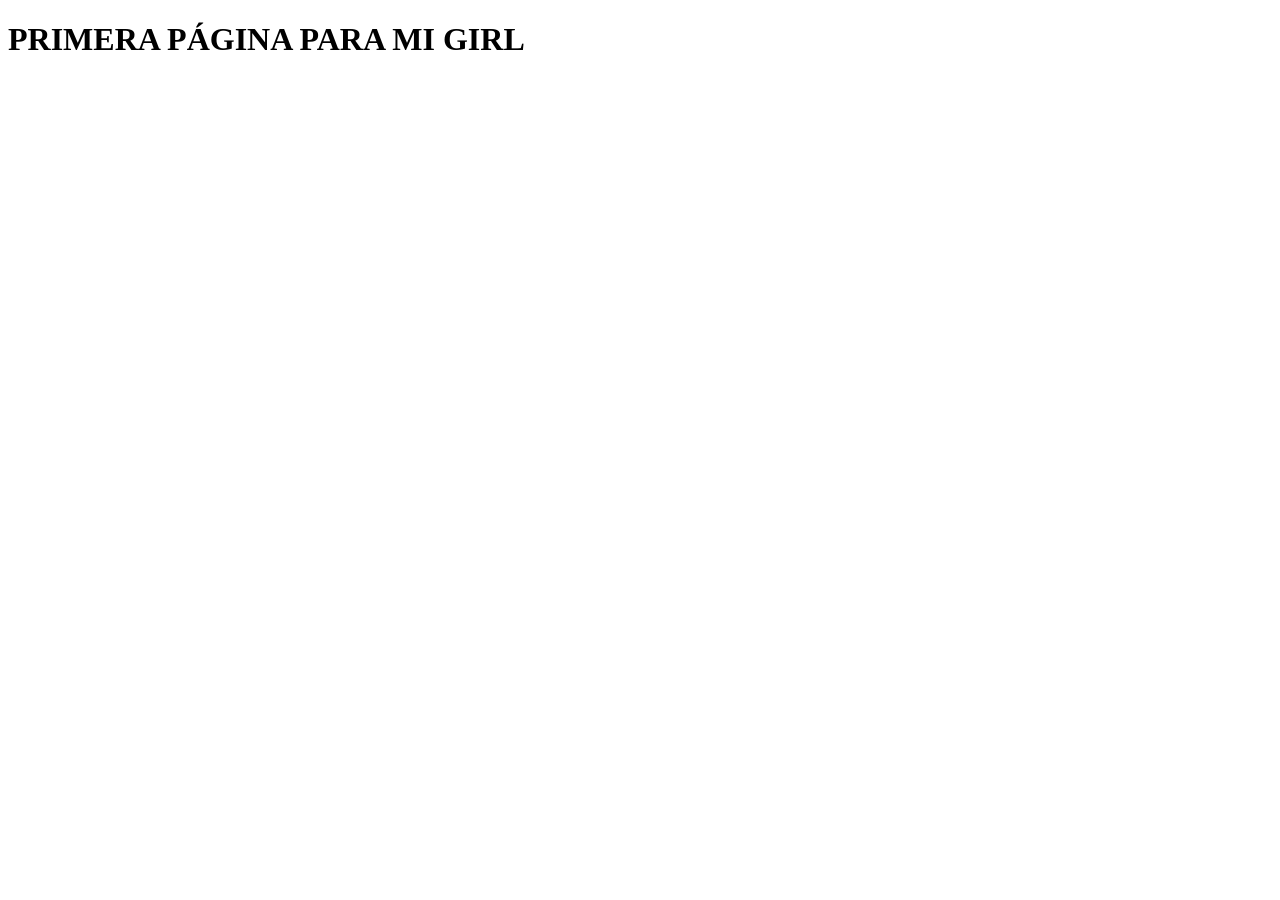
==== index.html @ 83e1a4e3 "Add files via upload" ====
<!DOCTYPE html>
<html lang="en">
<head>
    <meta charset="UTF-8">
    <meta name="viewport" content="width=device-width, initial-scale=1.0">
    <title>PARA MI VEL</title>
</head>
<body>
    <H1>PRIMERA PÁGINA PARA MI GIRL</H1>
</body>
</html>
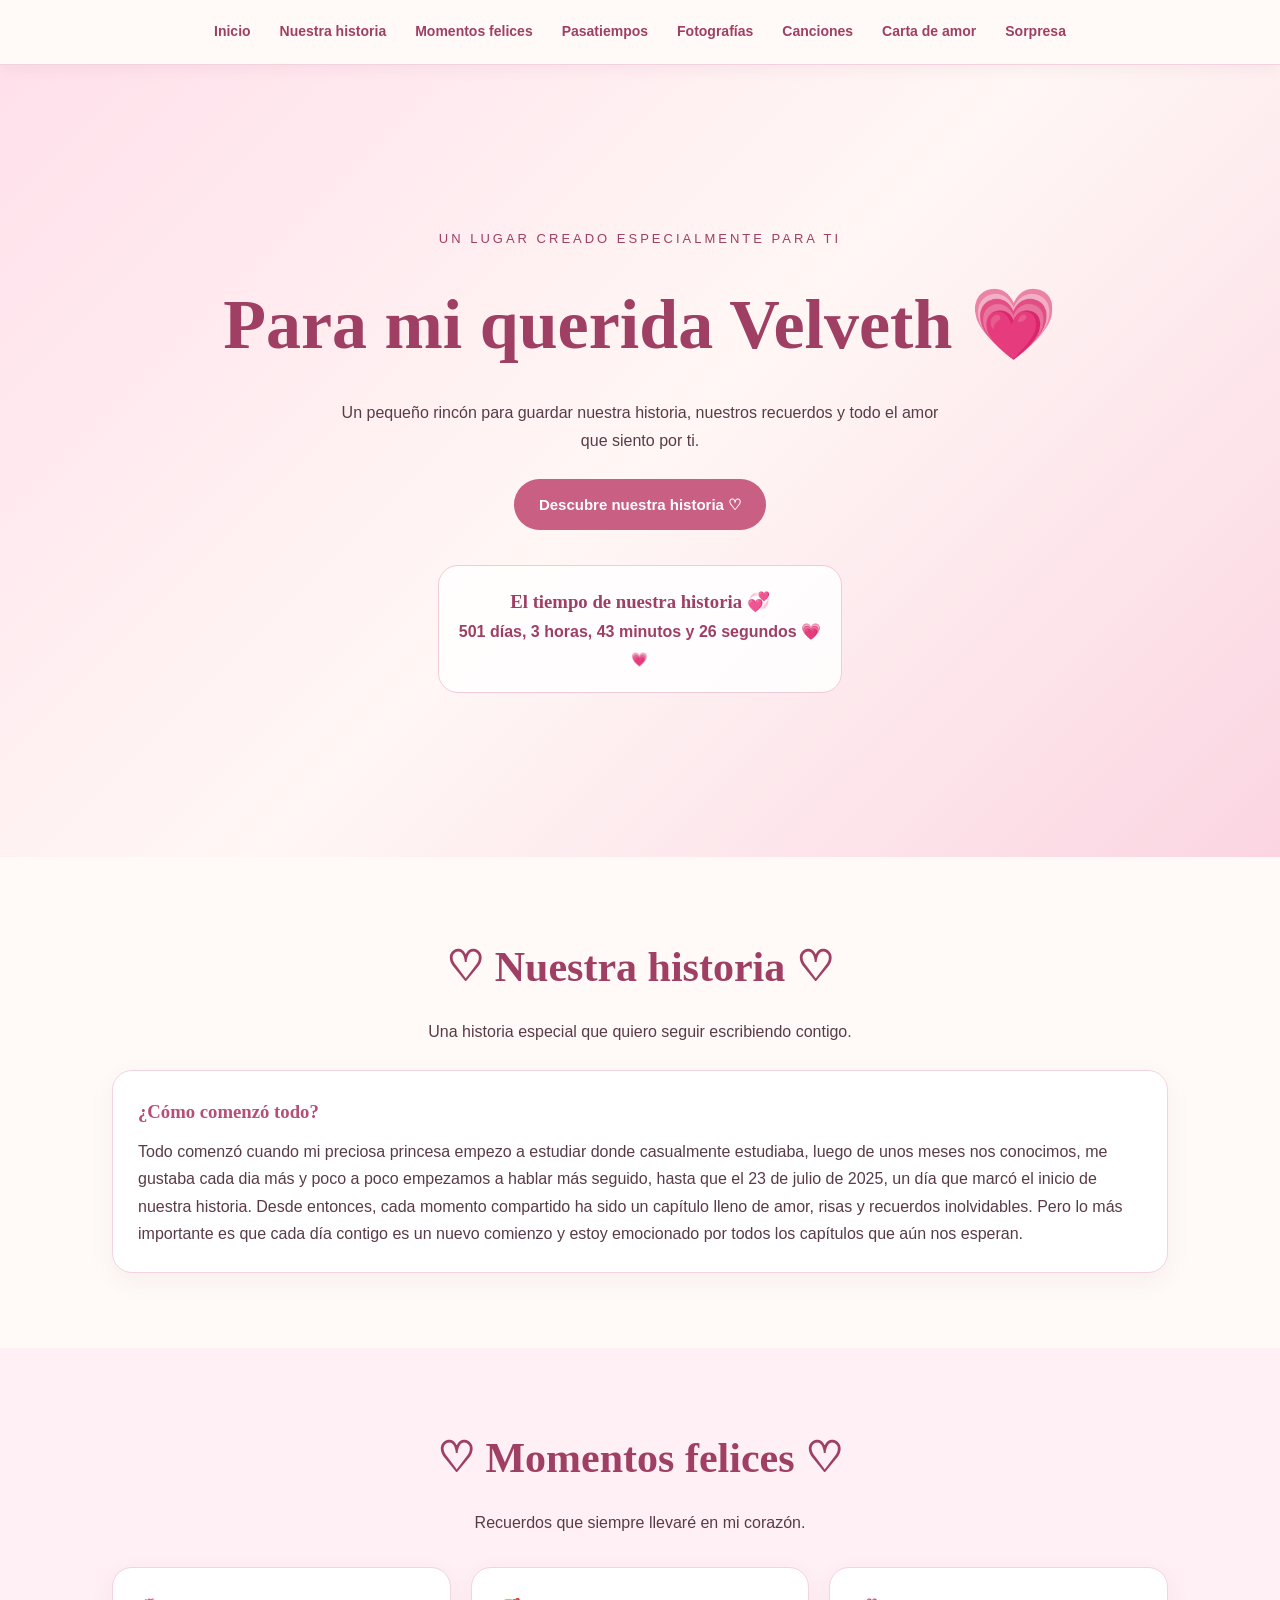
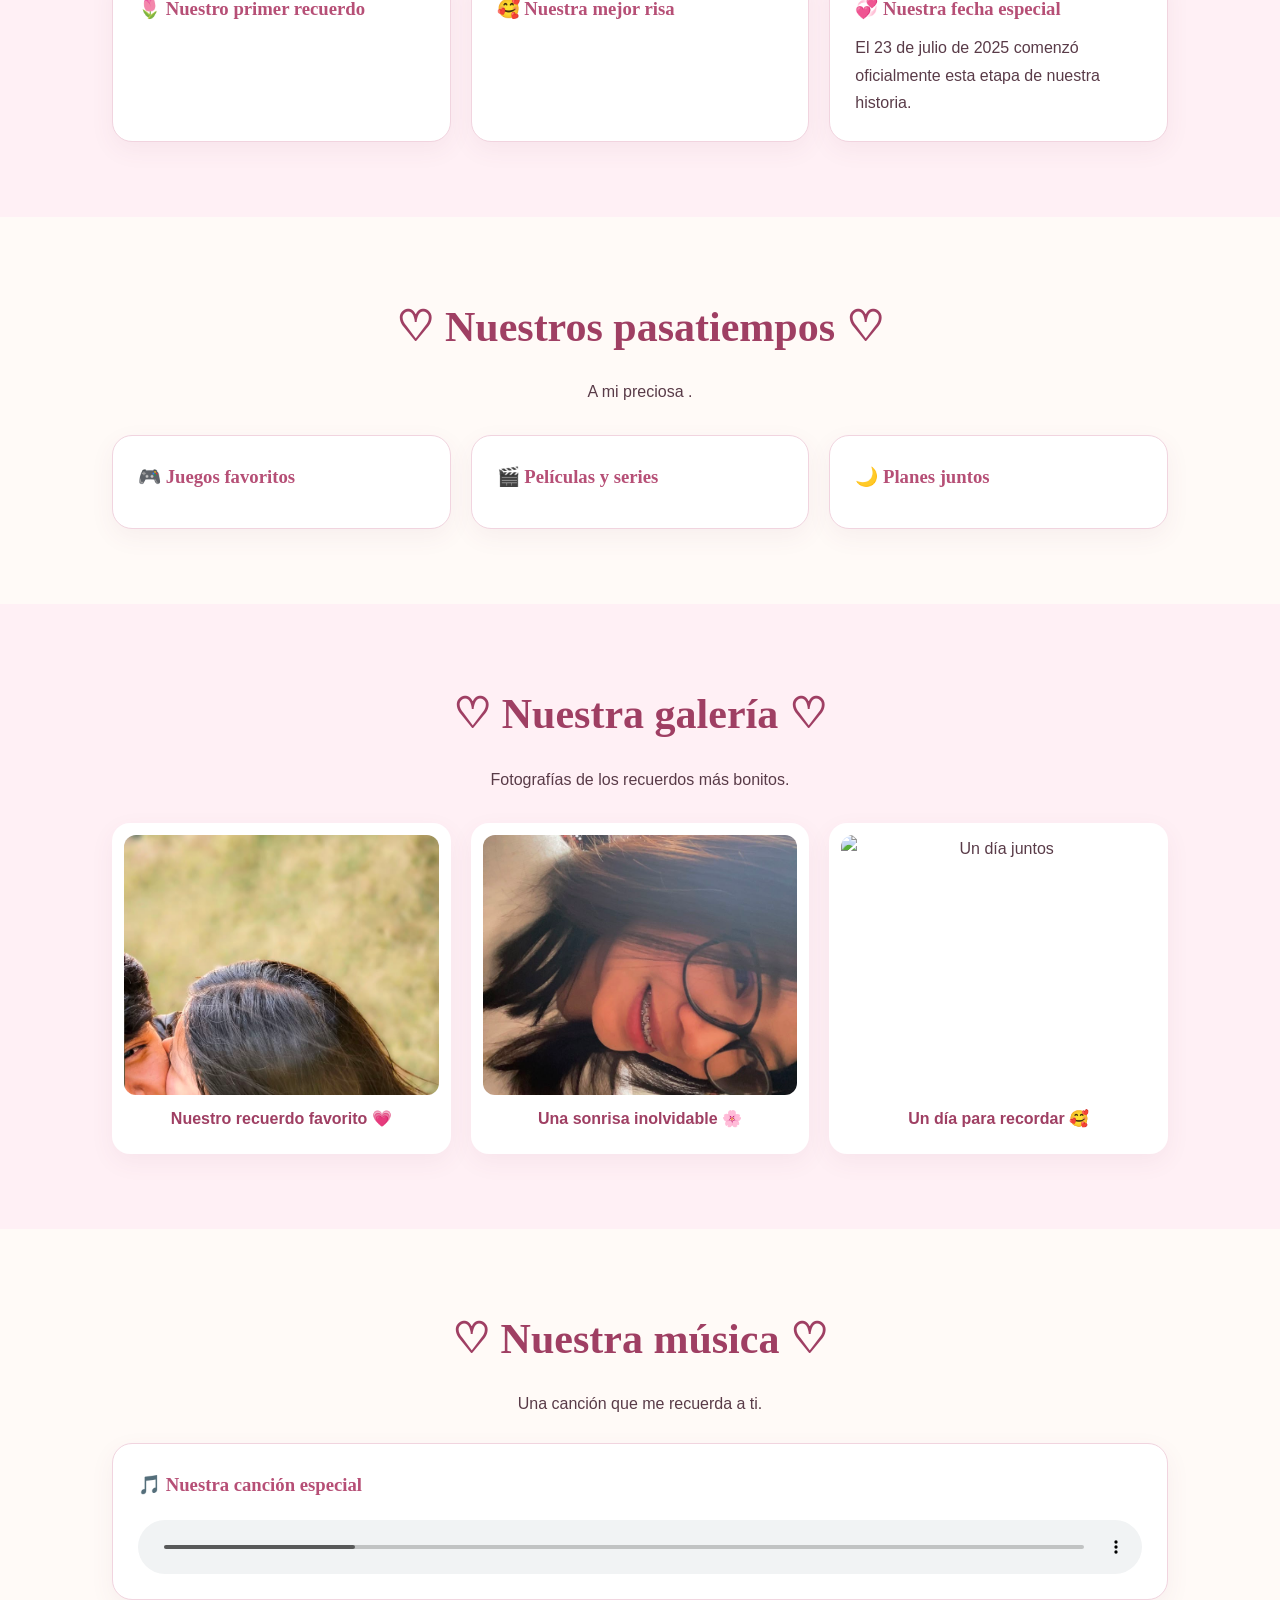
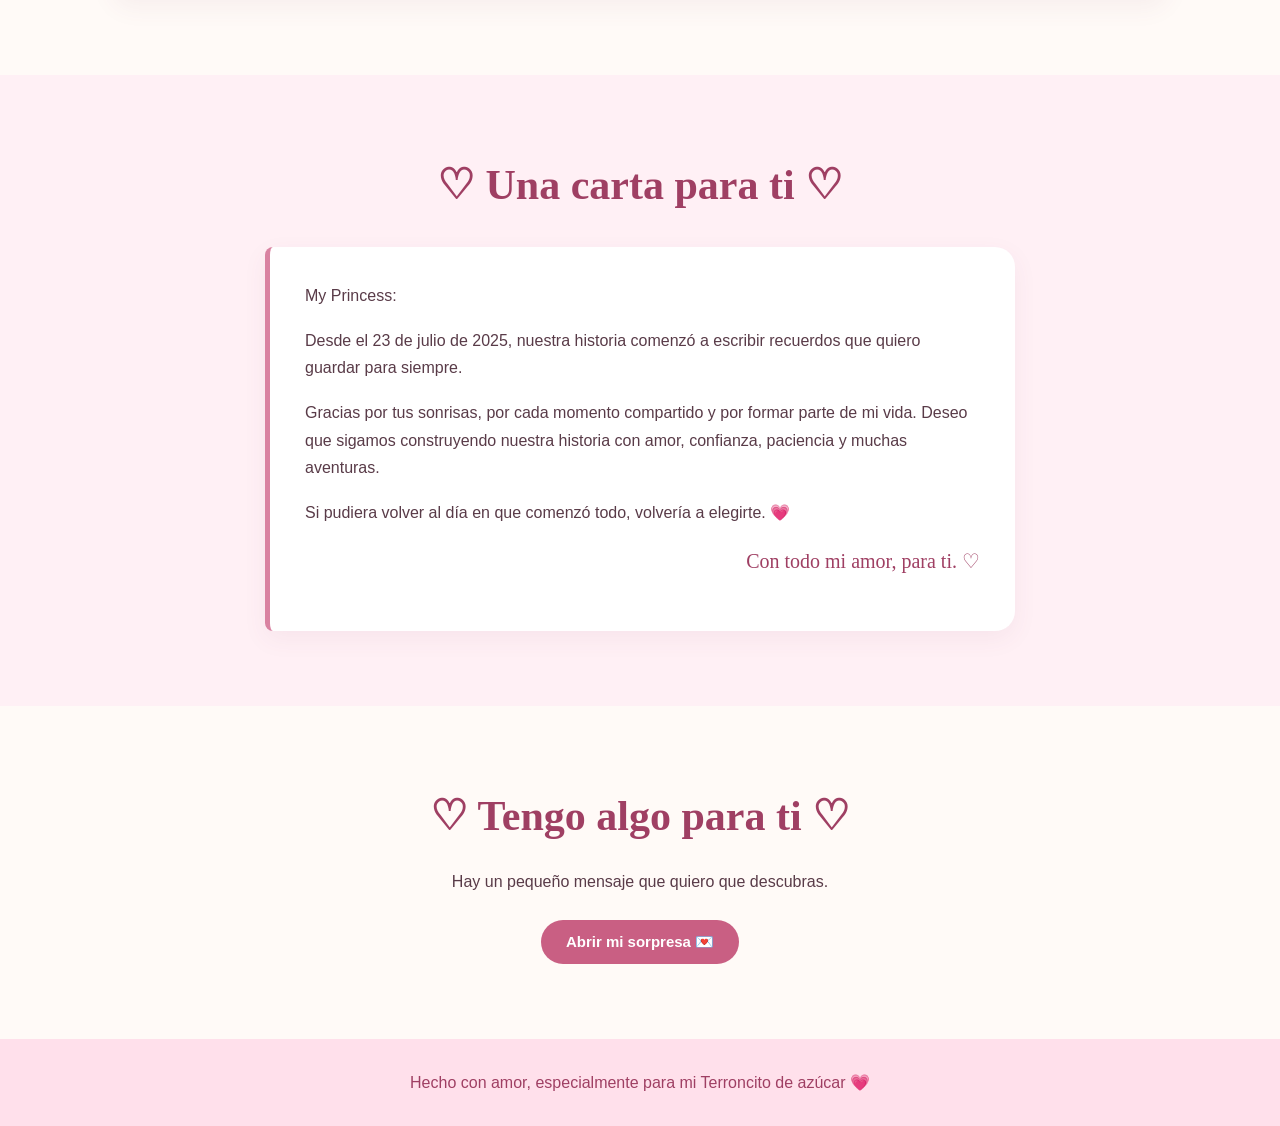
==== commit c02ca111: "Add files via upload" ====
--- a/index.html
+++ b/index.html
@@ -1,11 +1,194 @@
-<!DOCTYPE html>
-<html lang="en">
-<head>
-    <meta charset="UTF-8">
-    <meta name="viewport" content="width=device-width, initial-scale=1.0">
-    <title>PARA MI VEL</title>
-</head>
-<body>
-    <H1>PRIMERA PÁGINA PARA MI GIRL</H1>
-</body>
-</html>+
+<!DOCTYPE html>
+<html lang="es">
+<head>
+    <meta charset="UTF-8">
+    <meta name="viewport" content="width=device-width, initial-scale=1.0">
+    <meta name="theme-color" content="#ffe0eb">
+    <title>Para Velveth 💗</title>
+    <link rel="stylesheet" href="styles.css">
+</head>
+<body>
+
+    <nav class="navbar" aria-label="Navegación principal">
+        <a href="#inicio">Inicio</a>
+        <a href="#historia">Nuestra historia</a>
+        <a href="#momentos">Momentos felices</a>
+        <a href="#pasatiempos">Pasatiempos</a>
+        <a href="#galeria">Fotografías</a>
+        <a href="#canciones">Canciones</a>
+        <a href="#carta">Carta de amor</a>
+        <a href="#sorpresa">Sorpresa</a>
+    </nav>
+
+    <header id="inicio" class="portada">
+        <p class="subtitulo">Un lugar creado especialmente para ti</p>
+        <h1>Para mi querida Velveth 💗</h1>
+        <p class="descripcion">
+            Un pequeño rincón para guardar nuestra historia,
+            nuestros recuerdos y todo el amor que siento por ti.
+        </p>
+
+        <a href="#historia" class="boton">Descubre nuestra historia ♡</a>
+
+        <div class="contador">
+            <h3>El tiempo de nuestra historia 💞</h3>
+            <p id="contador">Calculando...</p>
+            <small>💗</small>
+        </div>
+    </header>
+
+    <main>
+        <section id="historia" class="seccion">
+            <h2>♡ Nuestra historia ♡</h2>
+            <p>Una historia especial que quiero seguir escribiendo contigo.</p>
+
+            <div class="tarjeta">
+                <h3>¿Cómo comenzó todo?</h3>
+                <p>
+                    Todo comenzó cuando mi preciosa princesa empezo a estudiar donde casualmente estudiaba, luego de unos meses nos conocimos, me gustaba cada dia más
+                    y poco a poco empezamos a hablar más seguido, hasta que el 23 de julio de 2025, un día que marcó
+                    el inicio de nuestra historia. Desde entonces, cada
+                    momento compartido ha sido un capítulo lleno de amor,
+                    risas y recuerdos inolvidables. Pero lo más importante es que cada día contigo es un nuevo comienzo
+                    y estoy emocionado por todos los capítulos que aún nos esperan.
+                </p>
+            </div>
+        </section>
+
+        <section id="momentos" class="seccion rosa">
+            <h2>♡ Momentos felices ♡</h2>
+            <p>Recuerdos que siempre llevaré en mi corazón.</p>
+
+            <div class="contenedor-tarjetas">
+                <article class="tarjeta">
+                    <h3>🌷 Nuestro primer recuerdo</h3>
+                    <p></p>
+                </article>
+
+                <article class="tarjeta">
+                    <h3>🥰 Nuestra mejor risa</h3>
+                    <p></p>
+                </article>
+
+                <article class="tarjeta">
+                    <h3>💞 Nuestra fecha especial</h3>
+                    <p>El 23 de julio de 2025  comenzó oficialmente esta etapa de nuestra historia.</p>
+                </article>
+            </div>
+        </section>
+
+        <section id="pasatiempos" class="seccion">
+            <h2>♡ Nuestros pasatiempos ♡</h2>
+            <p>A mi preciosa .</p>
+
+            <div class="contenedor-tarjetas">
+                <article class="tarjeta">
+                    <h3>🎮 Juegos favoritos</h3>
+                    <p></p>
+                </article>
+
+                <article class="tarjeta">
+                    <h3>🎬 Películas y series</h3>
+                    <p></p>
+                </article>
+
+                <article class="tarjeta">
+                    <h3>🌙 Planes juntos</h3>
+                    <p></p>
+                </article>
+            </div>
+        </section>
+
+        <section id="galeria" class="seccion rosa">
+            <h2>♡ Nuestra galería ♡</h2>
+            <p>Fotografías de los recuerdos más bonitos.</p>
+
+            <div class="galeria">
+                <figure>
+                    <img src="dia especial.jpeg" alt="Nuestro recuerdo favorito">
+                    <figcaption>Nuestro recuerdo favorito 💗</figcaption>
+                </figure>
+
+                <figure>
+                    <img src="sonrisa.jpeg" alt="Una sonrisa especial">
+                    <figcaption>Una sonrisa inolvidable 🌸</figcaption>
+                </figure>
+
+                <figure>
+                    <img src="recuerdo.jpeg" alt="Un día juntos">
+                    <figcaption>Un día para recordar 🥰</figcaption>
+                </figure>
+            </div>
+            
+        </section>
+
+        <section id="canciones" class="seccion">
+            <h2>♡ Nuestra música ♡</h2>
+            <p>Una canción que me recuerda a ti.</p>
+
+            <div class="tarjeta">
+                <h3>🎵 Nuestra canción especial</h3>
+
+                <audio controls preload="metadata">
+                    <source src="10 Eres Arte Lyric Video.mp3" type="audio/mpeg">
+                    Tu navegador no admite la reproducción de audio.
+                </audio>
+            </div>
+        </section>
+
+        <section id="carta" class="seccion rosa">
+            <h2>♡ Una carta para ti ♡</h2>
+
+            <div class="carta">
+                <p>My Princess:</p>
+
+                <p>
+                    Desde el 23 de julio de 2025, nuestra historia comenzó
+                    a escribir recuerdos que quiero guardar para siempre.
+                </p>
+
+                <p>
+                    Gracias por tus sonrisas, por cada momento compartido
+                    y por formar parte de mi vida. Deseo que sigamos
+                    construyendo nuestra historia con amor, confianza,
+                    paciencia y muchas aventuras.
+                </p>
+
+                <p>
+                    Si pudiera volver al día en que comenzó todo,
+                    volvería a elegirte. 💗
+                </p>
+
+                <p class="firma">Con todo mi amor, para ti. ♡</p>
+            </div>
+        </section>
+
+        <section id="sorpresa" class="seccion">
+            <h2>♡ Tengo algo para ti ♡</h2>
+            <p>Hay un pequeño mensaje que quiero que descubras.</p>
+
+            <button class="boton" id="botonSorpresa" type="button">
+                Abrir mi sorpresa 💌
+            </button>
+
+            <div id="mensajeSorpresa" class="tarjeta mensaje" hidden>
+                <h3>¡Te elegiría una y mil veces! 💖</h3>
+                <p>
+                    Terroncito de azúcar, gracias por formar parte de mi vida.
+                    Quiero seguir creando recuerdos contigo y que
+                    nuestra historia tenga muchísimos capítulos más.
+                    Te quiero muchísimo. ♡
+                </p>
+            </div>
+        </section>
+    </main>
+
+    <footer>
+        <p>Hecho con amor, especialmente para mi Terroncito de azúcar 💗</p>
+        
+    </footer>
+
+    <script src="script.js"></script>
+</body>
+</html>
--- a/styles.css
+++ b/styles.css
@@ -0,0 +1,319 @@
+
+* {
+    margin: 0;
+    padding: 0;
+    box-sizing: border-box;
+    scroll-behavior: smooth;
+}
+
+:root {
+    --rosa: #c95f83;
+    --rosa-oscuro: #9f3f63;
+    --rosa-claro: #fff0f5;
+    --crema: #fffaf7;
+    --texto: #593b48;
+}
+
+body {
+    font-family: Arial, Helvetica, sans-serif;
+    background: var(--crema);
+    color: var(--texto);
+    line-height: 1.7;
+}
+
+h1, h2, h3 {
+    font-family: Georgia, "Times New Roman", serif;
+}
+
+/* PORTADA */
+
+.portada {
+    min-height: 88vh;
+    padding: 70px 20px;
+    display: flex;
+    flex-direction: column;
+    justify-content: center;
+    align-items: center;
+    text-align: center;
+    background: linear-gradient(135deg, #ffe0eb, #fff7f5, #fbd5e2);
+}
+
+.subtitulo {
+    color: var(--rosa-oscuro);
+    text-transform: uppercase;
+    letter-spacing: 3px;
+    font-size: 13px;
+}
+
+.portada h1 {
+    font-size: clamp(36px, 7vw, 70px);
+    color: var(--rosa-oscuro);
+    margin: 15px 0;
+}
+
+.descripcion {
+    max-width: 600px;
+    margin-bottom: 25px;
+}
+
+/* BOTONES */
+
+.boton {
+    display: inline-block;
+    padding: 13px 25px;
+    background: var(--rosa);
+    color: white;
+    text-decoration: none;
+    border: none;
+    border-radius: 30px;
+    cursor: pointer;
+    font-size: 15px;
+    font-weight: bold;
+    transition: 0.3s;
+}
+
+.boton:hover {
+    background: var(--rosa-oscuro);
+    transform: translateY(-3px);
+}
+
+/* CONTADOR */
+
+.contador {
+    margin-top: 35px;
+    padding: 20px;
+    background: #ffffffdc;
+    border: 1px solid #f2cbd8;
+    border-radius: 20px;
+    max-width: 100%;
+}
+
+.contador h3 {
+    color: var(--rosa-oscuro);
+}
+
+#contador {
+    color: var(--rosa-oscuro);
+    font-weight: bold;
+}
+
+/* NAVEGACIÓN */
+
+.navbar {
+    position: sticky;
+    top: 0;
+    z-index: 1000;
+    display: flex;
+    justify-content: center;
+    align-items: center;
+    flex-wrap: wrap;
+    gap: 5px;
+    padding: 12px;
+    background: #fffaf7f5;
+    border-bottom: 1px solid #f2d2df;
+    box-shadow: 0 4px 15px #713c5010;
+}
+
+.navbar a {
+    color: var(--rosa-oscuro);
+    text-decoration: none;
+    padding: 8px 12px;
+    border-radius: 20px;
+    font-size: 14px;
+    font-weight: bold;
+    transition: 0.3s;
+}
+
+.navbar a:hover {
+    background: #ffe0eb;
+}
+
+/* SECCIONES */
+
+.seccion {
+    max-width: 1100px;
+    margin: auto;
+    padding: 75px 22px;
+    text-align: center;
+    scroll-margin-top: 110px;
+}
+
+.seccion h2 {
+    color: var(--rosa-oscuro);
+    font-size: clamp(28px, 5vw, 42px);
+    margin-bottom: 15px;
+}
+
+.seccion > p {
+    margin-bottom: 25px;
+}
+
+.rosa {
+    max-width: none;
+    background: var(--rosa-claro);
+}
+
+.rosa > * {
+    max-width: 1056px;
+    margin-left: auto;
+    margin-right: auto;
+}
+
+/* TARJETAS */
+
+.tarjeta {
+    padding: 25px;
+    text-align: left;
+    background: white;
+    border: 1px solid #f1d4df;
+    border-radius: 20px;
+    box-shadow: 0 8px 25px #81465c10;
+}
+
+.tarjeta h3 {
+    color: #b64f76;
+    margin-bottom: 10px;
+}
+
+.contenedor-tarjetas {
+    display: grid;
+    grid-template-columns: repeat(3, minmax(0, 1fr));
+    gap: 20px;
+    margin-top: 30px;
+}
+
+/* GALERÍA */
+
+.galeria {
+    display: grid;
+    grid-template-columns: repeat(3, minmax(0, 1fr));
+    gap: 20px;
+    margin-top: 30px;
+}
+
+.galeria figure {
+    background: white;
+    padding: 12px;
+    border-radius: 18px;
+    box-shadow: 0 8px 25px #81465c10;
+}
+
+.galeria img {
+    display: block;
+    width: 100%;
+    height: 260px;
+    object-fit: cover;
+    border-radius: 12px;
+}
+
+.galeria figcaption {
+    color: var(--rosa-oscuro);
+    font-weight: bold;
+    padding: 10px 5px;
+}
+
+.nota {
+    font-size: 14px;
+    margin-top: 18px;
+}
+
+/* MÚSICA */
+
+audio {
+    display: block;
+    width: 100%;
+    margin-top: 20px;
+}
+
+/* CARTA */
+
+.carta {
+    max-width: 750px;
+    margin: 25px auto 0;
+    padding: 35px;
+    background: white;
+    text-align: left;
+    border-left: 5px solid #d982a1;
+    border-radius: 8px 20px 20px 8px;
+    box-shadow: 0 8px 25px #81465c10;
+}
+
+.carta p {
+    margin-bottom: 18px;
+}
+
+.firma {
+    text-align: right;
+    color: var(--rosa-oscuro);
+    font-family: Georgia, serif;
+    font-size: 20px;
+}
+
+/* SORPRESA */
+
+.mensaje {
+    max-width: 650px;
+    margin: 25px auto 0;
+    text-align: center;
+    animation: aparecer 0.5s ease;
+}
+
+[hidden] {
+    display: none !important;
+}
+
+@keyframes aparecer {
+    from {
+        opacity: 0;
+        transform: translateY(15px);
+    }
+    to {
+        opacity: 1;
+        transform: translateY(0);
+    }
+}
+
+/* PIE DE PÁGINA */
+
+footer {
+    padding: 30px 15px;
+    text-align: center;
+    background: #ffe0eb;
+    color: var(--rosa-oscuro);
+}
+
+footer a {
+    color: var(--rosa-oscuro);
+    text-decoration: none;
+}
+
+/* DISEÑO PARA CELULARES */
+
+@media (max-width: 750px) {
+    .navbar {
+        gap: 3px;
+        padding: 8px 4px;
+    }
+
+    .navbar a {
+        font-size: 12px;
+        padding: 7px 9px;
+    }
+
+    .contenedor-tarjetas,
+    .galeria {
+        grid-template-columns: 1fr;
+    }
+
+    .galeria img {
+        height: 300px;
+    }
+
+    .seccion {
+        padding: 55px 18px;
+    }
+
+    .carta {
+        padding: 25px;
+    }
+}
